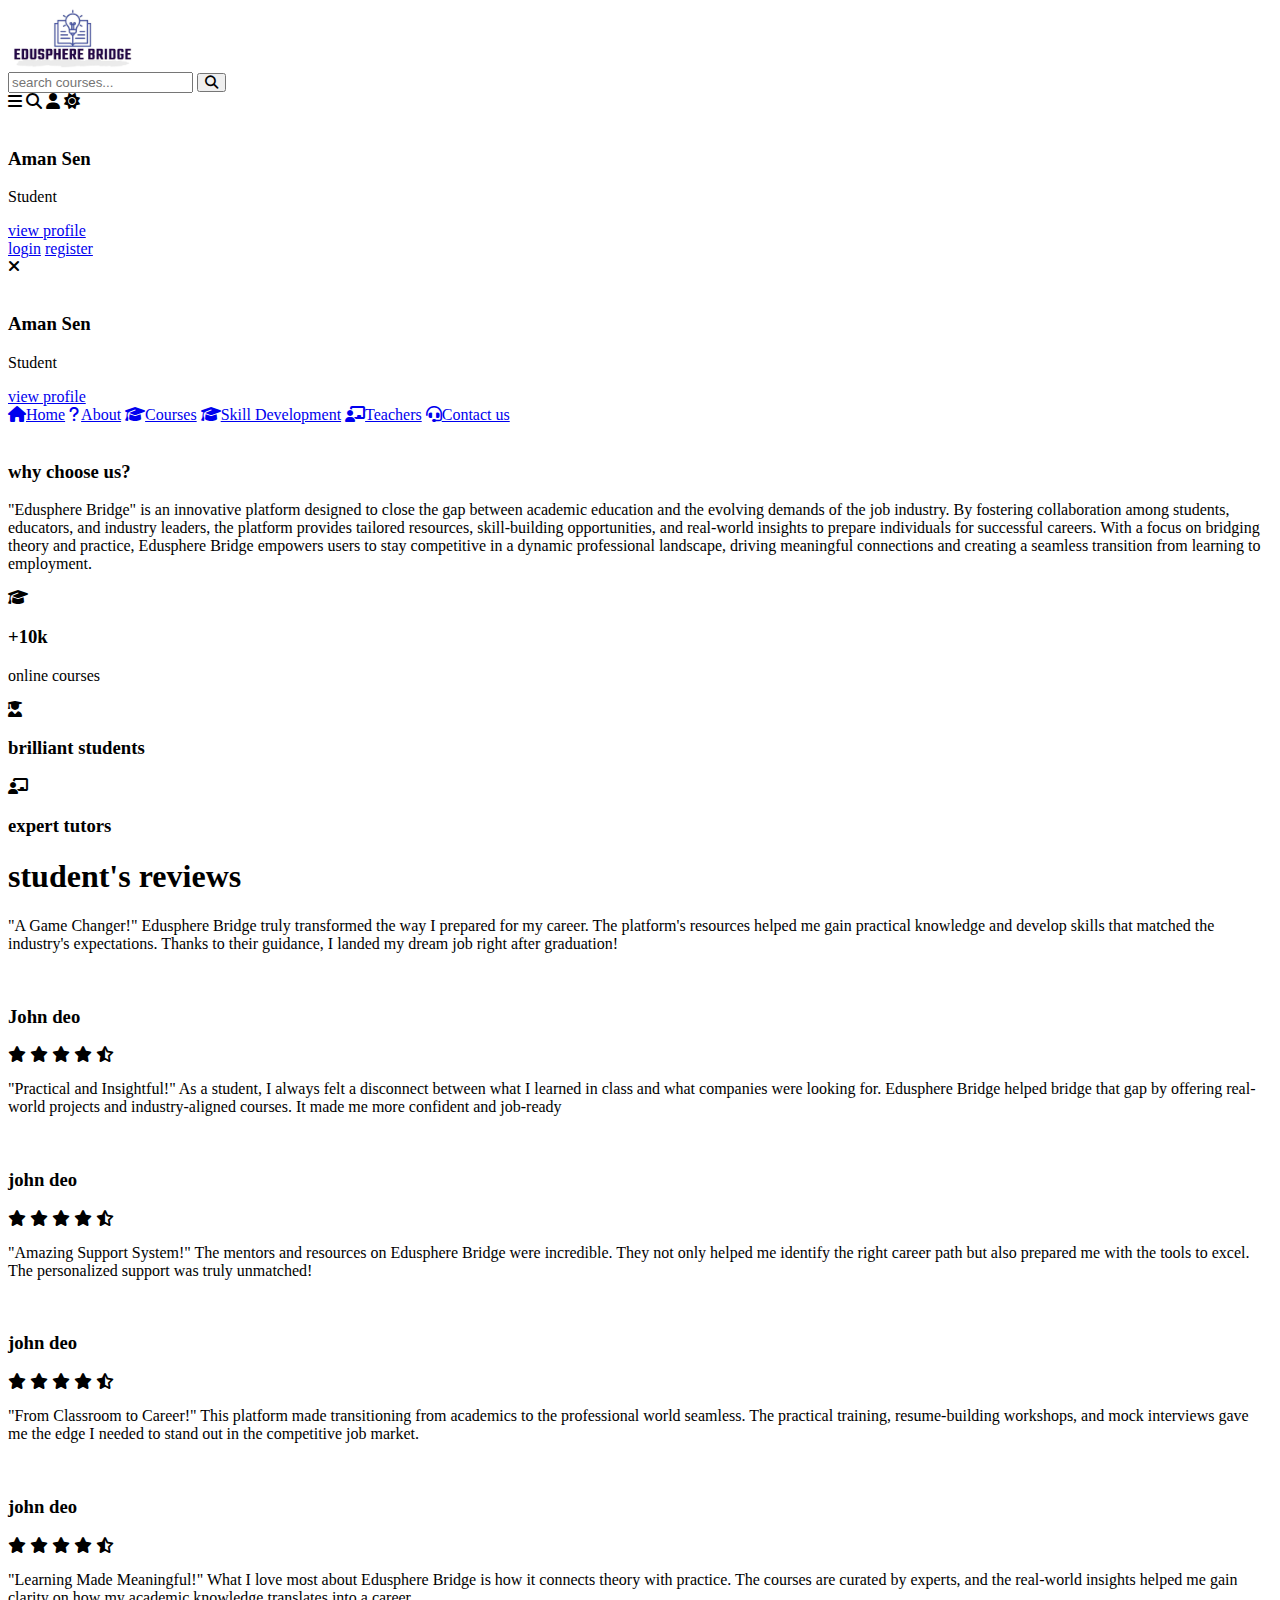
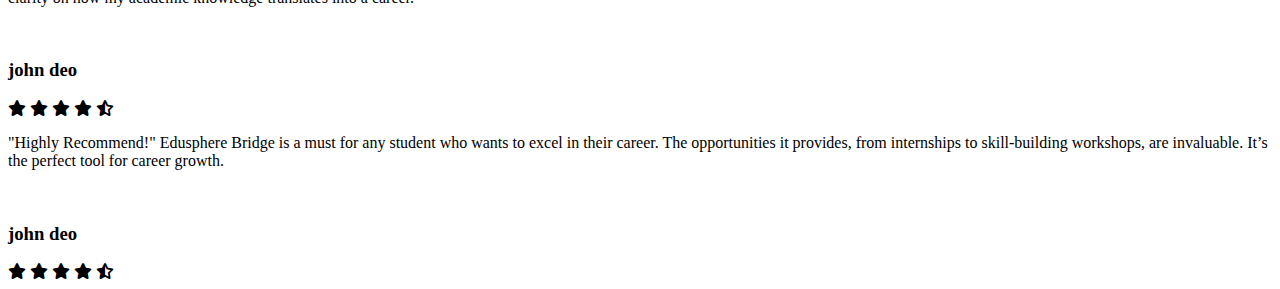
==== index.html @ 337845d4 "Update and rename about.html to index.html" ====
<!DOCTYPE html>
<html lang="en">
<head>
   <meta charset="UTF-8">
   <meta http-equiv="X-UA-Compatible" content="IE=edge">
   <meta name="viewport" content="width=device-width, initial-scale=1.0">
   <title>about us</title>

   <!-- font awesome cdn link  -->
   <link rel="stylesheet" href="https://cdnjs.cloudflare.com/ajax/libs/font-awesome/6.1.2/css/all.min.css">

   <!-- custom css file link  -->
   <link rel="stylesheet" href="css/style.css">

</head>
<body>

<header class="header">
   
   <section class="flex">
      <a href="home.html" class="logo">
         <img src="logo.jpeg" height="60px">
      </a>

      <div class="logo"></div>
 
      <form action="search.html" method="post" class="search-form">
         <input type="text" name="search_box" required placeholder="search courses..." maxlength="100">
         <button type="submit" class="fas fa-search"></button>
      </form>

      <div class="icons">
         <div id="menu-btn" class="fas fa-bars"></div>
         <div id="search-btn" class="fas fa-search"></div>
         <div id="user-btn" class="fas fa-user"></div>
         <div id="toggle-btn" class="fas fa-sun"></div>
      </div>

      <div class="profile">
         <img src="images/pic-1.jpg" class="image" alt="">
         <h3 class="name">Aman Sen</h3>
         <p class="role">Student</p>
         <a href="profile.html" class="btn">view profile</a>
         <div class="flex-btn">
            <a href="login.html" class="option-btn">login</a>
            <a href="register.html" class="option-btn">register</a>
         </div>
      </div>

   </section>

</header>   

<div class="side-bar">

   <div id="close-btn">
      <i class="fas fa-times"></i>
   </div>

   <div class="profile">
      <img src="images/pic-1.jpg" class="image" alt="">
      <h3 class="name">Aman Sen</h3>
      <p class="role">Student</p>
      <a href="profile.html" class="btn">view profile</a>
   </div>

   <nav class="navbar">
      <a href="home.html"><i class="fas fa-home"></i><span>Home</span></a>
      <a href="about.html"><i class="fas fa-question"></i><span>About</span></a>
      <a href="courses.html"><i class="fas fa-graduation-cap"></i><span>Courses</span></a>
      <a href="skill.html"><i class="fas fa-graduation-cap"></i><span>Skill Development</span></a>
      <a href="teachers.html"><i class="fas fa-chalkboard-user"></i><span>Teachers</span></a>
      <a href="contact.html"><i class="fas fa-headset"></i><span>Contact us</span></a>
   </nav>

</div>

<section class="about">

   <div class="row">

      <div class="image">
         <img src="images/about-img.svg" alt="">
      </div>

      <div class="content">
         <h3>why choose us?</h3>
         <p> "Edusphere Bridge" is an innovative platform designed to close the gap between academic education and the evolving demands of the job industry. By fostering collaboration among students, educators, and industry leaders, the platform provides tailored resources, skill-building opportunities, and real-world insights to prepare individuals for successful careers. With a focus on bridging theory and practice, Edusphere Bridge empowers users to stay competitive in a dynamic professional landscape, driving meaningful connections and creating a seamless transition from learning to employment. </p>
      </div>

   </div>

   <div class="box-container">

      <div class="box">
         <i class="fas fa-graduation-cap"></i>
         <div>
            <h3>+10k</h3>
            <p>online courses</p>
         </div>
      </div>

      <div class="box">
         <i class="fas fa-user-graduate"></i>
         <div>
            <h3>brilliant students</h3>
         </div>
      </div>

      <div class="box">
         <i class="fas fa-chalkboard-user"></i>
         <div>
            <h3>expert tutors</h3>
         </div>
      </div>

   </div>

</section> 

<section class="reviews">

   <h1 class="heading">student's reviews</h1>

   <div class="box-container">

      <div class="box">
         <p> "A Game Changer!"
            Edusphere Bridge truly transformed the way I prepared for my career. The platform's resources helped me gain practical knowledge and develop skills that matched the industry's expectations. Thanks to their guidance, I landed my dream job right after graduation!</p>
         <div class="student">
            <img src="images/pic-2.jpg" alt="">
            <div>
               <h3>John deo</h3>
               <div class="stars">
                  <i class="fas fa-star"></i>
                  <i class="fas fa-star"></i>
                  <i class="fas fa-star"></i>
                  <i class="fas fa-star"></i>
                  <i class="fas fa-star-half-alt"></i>
               </div>
            </div>
         </div>
      </div>

      <div class="box">
         <p> "Practical and Insightful!"
            As a student, I always felt a disconnect between what I learned in class and what companies were looking for. Edusphere Bridge helped bridge that gap by offering real-world projects and industry-aligned courses. It made me more confident and job-ready</p>
         <div class="student">
            <img src="images/pic-3.jpg" alt="">
            <div>
               <h3>john deo</h3>
               <div class="stars">
                  <i class="fas fa-star"></i>
                  <i class="fas fa-star"></i>
                  <i class="fas fa-star"></i>
                  <i class="fas fa-star"></i>
                  <i class="fas fa-star-half-alt"></i>
               </div>
            </div>
         </div>
      </div>

      <div class="box">
         <p> "Amazing Support System!"
            The mentors and resources on Edusphere Bridge were incredible. They not only helped me identify the right career path but also prepared me with the tools to excel. The personalized support was truly unmatched!</p>
         <div class="student">
            <img src="images/pic-4.jpg" alt="">
            <div>
               <h3>john deo</h3>
               <div class="stars">
                  <i class="fas fa-star"></i>
                  <i class="fas fa-star"></i>
                  <i class="fas fa-star"></i>
                  <i class="fas fa-star"></i>
                  <i class="fas fa-star-half-alt"></i>
               </div>
            </div>
         </div>
      </div>

      <div class="box">
         <p> "From Classroom to Career!"
            This platform made transitioning from academics to the professional world seamless. The practical training, resume-building workshops, and mock interviews gave me the edge I needed to stand out in the competitive job market.</p>
         <div class="student">
            <img src="images/pic-5.jpg" alt="">
            <div>
               <h3>john deo</h3>
               <div class="stars">
                  <i class="fas fa-star"></i>
                  <i class="fas fa-star"></i>
                  <i class="fas fa-star"></i>
                  <i class="fas fa-star"></i>
                  <i class="fas fa-star-half-alt"></i>
               </div>
            </div>
         </div>
      </div>

      <div class="box">
         <p>"Learning Made Meaningful!"
            What I love most about Edusphere Bridge is how it connects theory with practice. The courses are curated by experts, and the real-world insights helped me gain clarity on how my academic knowledge translates into a career.</p>
         <div class="student">
            <img src="images/pic-6.jpg" alt="">
            <div>
               <h3>john deo</h3>
               <div class="stars">
                  <i class="fas fa-star"></i>
                  <i class="fas fa-star"></i>
                  <i class="fas fa-star"></i>
                  <i class="fas fa-star"></i>
                  <i class="fas fa-star-half-alt"></i>
               </div>
            </div>
         </div>
      </div>

      <div class="box">
         <p>"Highly Recommend!"
            Edusphere Bridge is a must for any student who wants to excel in their career. The opportunities it provides, from internships to skill-building workshops, are invaluable. It’s the perfect tool for career growth.</p>
         <div class="student">
            <img src="images/pic-7.jpg" alt="">
            <div>
               <h3>john deo</h3>
               <div class="stars">
                  <i class="fas fa-star"></i>
                  <i class="fas fa-star"></i>
                  <i class="fas fa-star"></i>
                  <i class="fas fa-star"></i>
                  <i class="fas fa-star-half-alt"></i>
               </div>
            </div>
         </div>
      </div>

   </div>

</section>




<script src="js/script.js"></script>

   
</body>
</html>
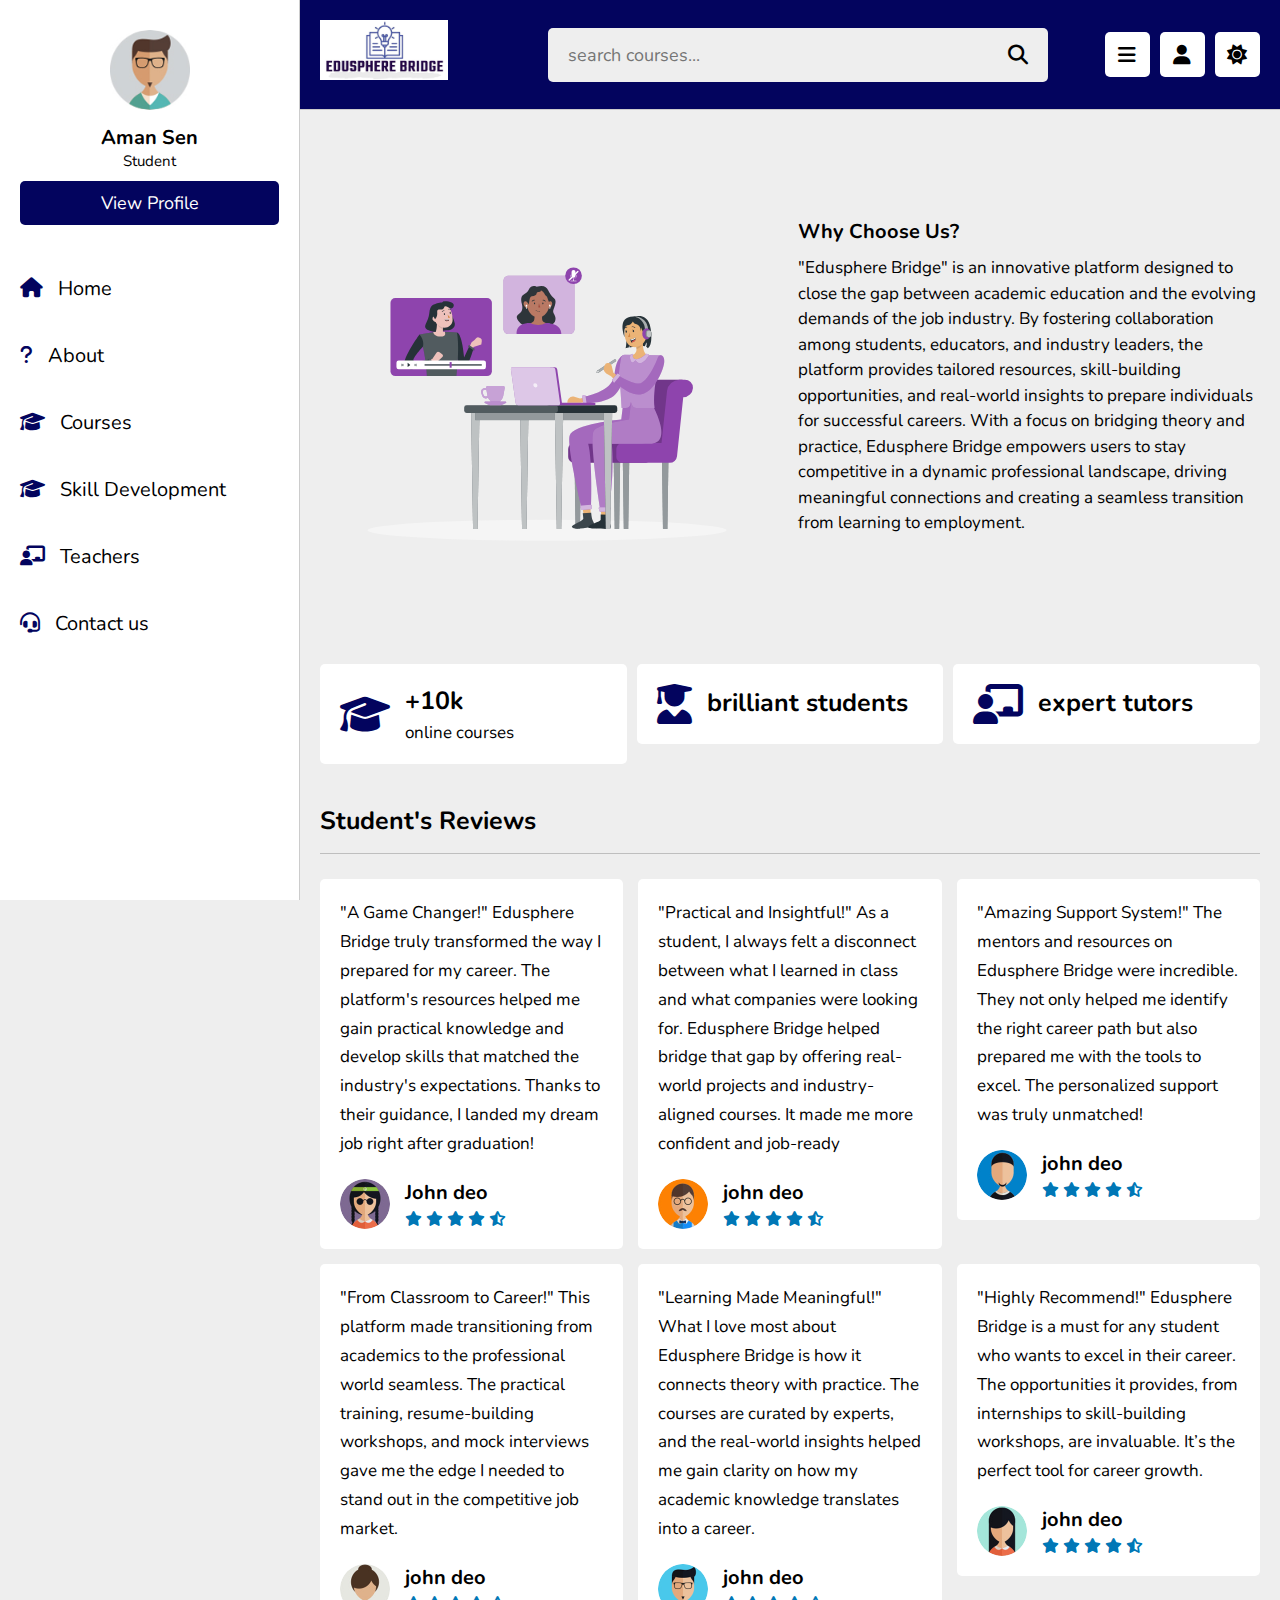
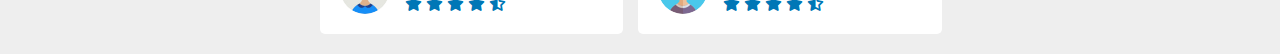
==== commit 51c697ca: "Update index.html" ====
--- a/index.html
+++ b/index.html
@@ -66,7 +66,7 @@
 
    <nav class="navbar">
       <a href="home.html"><i class="fas fa-home"></i><span>Home</span></a>
-      <a href="about.html"><i class="fas fa-question"></i><span>About</span></a>
+      <a href="index.html"><i class="fas fa-question"></i><span>About</span></a>
       <a href="courses.html"><i class="fas fa-graduation-cap"></i><span>Courses</span></a>
       <a href="skill.html"><i class="fas fa-graduation-cap"></i><span>Skill Development</span></a>
       <a href="teachers.html"><i class="fas fa-chalkboard-user"></i><span>Teachers</span></a>
--- a/css/style.css
+++ b/css/style.css
@@ -0,0 +1,1381 @@
+@import url('https://fonts.googleapis.com/css2?family=Nunito:wght@200;300;400;500;600;700&display=swap');
+
+:root{
+   --main-color:#03045E;
+   --red:#e74c3c;
+   --orange:#0077b6;
+   --light-color:black;
+   --light-bg:#eee;
+   --black:black;
+   --white:#fff;
+   --border:.1rem solid rgba(0,0,0,.2);
+}
+
+*{
+   font-family: 'Nunito', sans-serif;
+   margin:0; padding:0;
+   box-sizing: border-box;
+   outline: none; border:none;
+   text-decoration: none;
+}
+
+*::selection{
+   background-color: var(--main-color);  
+   color: #CAF0F8;
+}
+
+html{
+   font-size: 62.5%;
+   overflow-x: hidden;
+}
+
+html::-webkit-scrollbar{
+   width: 1rem;
+   height: .5rem;
+}
+
+html::-webkit-scrollbar-track{
+   background-color: transparent;
+}
+
+html::-webkit-scrollbar-thumb{
+   background-color: var(--main-color);
+}
+
+body{
+   background-color: var(--light-bg);
+   padding-left: 30rem;
+}
+
+body.dark{
+   --light-color:#aaa;
+   --light-bg:#333;
+   --black:#fff;
+   --white:#222;
+   --border:.1rem solid rgba(255,255,255,.2);
+}
+
+body.active{
+   padding-left: 0;
+}
+
+section{
+   padding:2rem;
+   margin: 0 auto;
+   max-width: 1200px;
+}
+
+.heading{
+   font-size: 2.5rem;
+   color:var(--black);
+   margin-bottom: 2.5rem;
+   border-bottom: var(--border);
+   padding-bottom: 1.5rem;
+   text-transform: capitalize;
+}
+
+.inline-btn,
+.inline-option-btn,
+.inline-delete-btn,
+.btn,
+.delete-btn,
+.option-btn{
+   border-radius: .5rem;
+   color:#fff;
+   font-size: 1.8rem;
+   cursor: pointer;
+   text-transform: capitalize;
+   padding:1rem 3rem;
+   text-align: center;
+   margin-top: 1rem;
+}
+
+.btn,
+.delete-btn,
+.option-btn{
+   display: block;
+   width: 100%;
+}
+
+.inline-btn,
+.inline-option-btn,
+.inline-delete-btn{
+   display: inline-block;
+}
+
+.btn,
+.inline-btn{
+   background-color: var(--main-color);
+}
+
+.option-btn,
+.inline-option-btn{
+   background-color:var(--orange);
+}
+
+.delete-btn,
+.inline-delete-btn{
+   background-color: var(--red);
+}
+
+.inline-btn:hover,
+.inline-option-btn:hover,
+.inline-delete-btn:hover,
+.btn:hover,
+.delete-btn:hover,
+.option-btn:hover{
+   background-color: var(--black);
+   color: var(--white);
+}
+
+.flex-btn{
+   display: flex;
+   gap: 1rem;
+}
+
+.header{
+   position: sticky;
+   top:0; left:0; right: 0;
+   background-color: var(--white);
+   z-index: 1000;
+   border-bottom: var(--border);
+}
+
+.header .flex{
+   display: flex;
+   align-items: center;
+   justify-content: space-between;
+   position: relative;
+   padding: 2rem 2rem;
+   background-color: #03045E;
+}
+
+.header .flex .logo{
+   font-size: 2.5rem;
+   color: var(--black);
+}
+
+.header .flex .search-form{
+   width: 50rem;
+   border-radius: .5rem;
+   background-color: var(--light-bg);
+   padding:1.5rem 2rem;
+   display: flex;
+   gap:2rem;
+
+}
+
+.header .flex .search-form input{
+   width: 100%;
+   font-size: 1.8rem;
+   color:var(--black);
+   background:none;
+}
+
+.header .flex .search-form button{
+   background:none;
+   font-size: 2rem;
+   cursor: pointer;
+   color:var(--black);
+}
+
+.header .flex .search-form button:hover{
+   color: var(--main-color);
+}
+
+.header .flex .icons div{
+   font-size: 2rem;
+   color:var(--black);
+   background-color: #fff;
+   border-radius: .5rem;
+   height: 4.5rem;
+   width: 4.5rem;
+   line-height: 4.5rem;
+   cursor: pointer;
+   text-align: center;
+   margin-left: .7rem;
+}
+
+.header .flex .icons div:hover{
+   background-color: var(--black);
+   color:var(--white);
+}
+
+.header .flex .profile{
+   position: absolute;
+   top:120%; right: 2rem;
+   background-color: var(--white);
+   border-radius: .5rem;
+   padding: 1rem;
+   text-align: center;
+   overflow: hidden;
+   transform-origin: top right;
+   transform: scale(0);
+   transition: .2s linear;
+   width: 30rem;
+}
+
+.header .flex .profile.active{
+   transform: scale(1);
+}
+
+.header .flex .profile .image{
+   height: 10rem;
+   width: 10rem;
+   border-radius: 50%;
+   object-fit: contain;
+   margin-bottom: 1rem;
+}
+
+.header .flex .profile .name{
+   font-size: 2rem;
+   color:var(--black);
+   overflow: hidden;
+   text-overflow: ellipsis;
+   white-space: nowrap;
+}
+
+.header .flex .profile .role{
+   font-size: 1rem;
+   color: var(--light-color);
+}
+
+#search-btn{
+   display: none;
+}
+
+.side-bar{
+   position: fixed;
+   top: 0; left: 0;
+   width: 30rem;
+   background-color: var(--white);
+   height: 100vh;
+   border-right: var(--border);
+   z-index: 1200;
+}
+
+.side-bar #close-btn{
+   text-align: right;
+   padding: 2rem;
+   display: none;
+}
+
+.side-bar #close-btn i{
+   text-align: right;
+   font-size: 2.5rem;
+   background:var(--red);
+   border-radius: .5rem;
+   color:var(--white);
+   cursor: pointer;
+   height: 4.5rem;
+   width: 4.5rem;
+   line-height: 4.5rem;
+   text-align: center;
+}
+
+.side-bar #close-btn i:hover{
+   background-color: var(--black);
+}
+
+.side-bar .profile{
+   padding:3rem 2rem;
+   text-align: center;
+}
+
+.side-bar .profile .image{
+   height: 8rem;
+   width: 10rem;
+   border-radius: 50%;
+   object-fit: contain;
+   margin-bottom: 1rem;
+}
+
+.side-bar .profile .name{
+   font-size: 2rem;
+   color:var(--black);
+   overflow: hidden;
+   text-overflow: ellipsis;
+   white-space: nowrap;
+}
+
+.side-bar .profile .role{
+   font-size: 1.5rem;
+   color: var(--light-color);
+}
+
+.side-bar .navbar a{
+   display: block;
+   padding: 2rem;
+   font-size: 2rem;
+}
+
+.side-bar .navbar a i{
+   margin-right: 1.5rem;
+   color:var(--main-color);
+   transition: .2s linear;
+}
+
+.side-bar .navbar a span{
+   color:var(--light-color);
+}
+
+.side-bar .navbar a:hover{
+   background-color: var(--light-bg);
+}
+
+.side-bar .navbar a:hover i{
+   margin-right: 2.5rem;
+}
+
+.side-bar.active{
+   left: -30rem;
+}
+
+.home-grid .box-container{
+   display: grid;
+   grid-template-columns: repeat(auto-fit, 27.5rem);
+   gap:1.5rem;
+   justify-content: center;
+   align-items: flex-start;
+}
+
+.home-grid .box-container .box{
+   background-color: var(--white);
+   border-radius: .5rem;
+   padding:2rem;
+}
+
+.home-grid .box-container .box .title{
+   font-size: 2rem;
+   color: var(--black);
+   text-transform: capitalize;
+}
+
+.home-grid .box-container .box .flex{
+   display: flex;
+   flex-wrap: wrap;
+   gap: 1.5rem;
+   margin-top: 2rem;
+}
+
+.home-grid .box-container .flex a{
+   background-color: var(--light-bg);
+   border-radius: .5rem;
+   padding: 1rem 1.5rem;
+   font-size: 1.5rem;
+}
+
+.home-grid .box-container .flex a i{
+   margin-right: 1rem;
+   color:var(--black);
+}
+
+.home-grid .box-container .flex a span{
+   color:var(--light-color);
+}
+
+.home-grid .box-container .flex a:hover{
+   background-color: var(--black);
+}
+
+.home-grid .box-container .flex a:hover span{
+   color:var(--white);
+}
+
+.home-grid .box-container .flex a:hover i{
+   color:var(--white);
+}
+
+.home-grid .box-container .tutor{
+   padding: 1rem 0;
+   font-size: 1.8rem;
+   color:var(--light-color);
+   line-height: 2;
+}
+
+.home-grid .box-container .likes{
+   color:var(--light-color);
+   font-size: 1.7rem;
+   margin-top: 1.5rem;
+}
+
+.home-grid .box-container .likes span{
+   color:var(--main-color);
+}
+
+.about .row{
+   display: flex;
+   align-items: center;
+   flex-wrap: wrap;
+   gap:1.5rem;
+}
+
+.about .row .image{
+   flex: 1 1 40rem;
+}
+
+.about .row .image img{
+   width: 100%;
+   height: 50rem;
+}
+
+.about .row .content{
+   flex: 1 1 40rem;
+}
+
+.about .row .content p{
+   font-size: 1.7rem;
+   line-height: 1.5;
+   color: var(--light-color);
+   padding: 1rem 0;
+}
+
+.about .row .content h3{
+   font-size: 2rem;
+   color:var(--black);
+   text-transform: capitalize;
+}
+
+.about .box-container{
+   display: grid;
+   grid-template-columns: repeat(auto-fit, minmax(27rem, 1fr));
+   gap: 1rem;
+   justify-content: center;
+   align-items: flex-start;
+   margin-top: 3rem;
+}
+
+.about .box-container .box{
+   border-radius: .5rem;
+   background-color: var(--white);
+   padding: 2rem;
+   display: flex;
+   align-items: center;
+   gap: 1.5rem;
+}
+
+.about .box-container .box i{
+   font-size: 4rem;
+   color: var(--main-color);
+}
+
+.about .box-container .box h3{
+   font-size: 2.5rem;
+   color: var(--black);
+   margin-bottom: .3rem;
+}
+
+.about .box-container .box p{
+   font-size: 1.7rem;
+   color:var(--light-color);
+}
+
+.reviews .box-container{
+   display: grid;
+   grid-template-columns: repeat(auto-fit, minmax(30rem, 1fr));
+   gap:1.5rem;
+   justify-content: center;
+   align-items: flex-start;
+}
+
+.reviews .box-container .box{
+   border-radius: .5rem;
+   background-color: var(--white);
+   padding: 2rem;
+}
+
+.reviews .box-container .box p{
+   line-height: 1.7;
+   font-size: 1.7rem;
+   color: var(--light-color);
+}
+
+.reviews .box-container .box .student{
+   margin-top: 2rem;
+   display: flex;
+   align-items: center;
+   gap: 1.5rem;
+}
+
+.reviews .box-container .box .student img{
+   height: 5rem;
+   width: 5rem;
+   object-fit: cover;
+   border-radius: 50%;
+}
+
+.reviews .box-container .box .student h3{
+   font-size: 2rem;
+   color: var(--black);
+   margin-bottom: .3rem;
+}
+
+.reviews .box-container .box .student .stars{
+   font-size: 1.5rem;
+   color:var(--orange);
+}
+
+.courses .box-container{
+   display: grid;
+   grid-template-columns: repeat(auto-fit, minmax(30rem, 1fr));
+   gap:1.5rem;
+   justify-content: center;
+   align-items: flex-start;
+}
+
+.courses .box-container .box{
+   border-radius: .5rem;
+   background-color: var(--white);
+   padding: 2rem;
+}
+
+.courses .box-container .box .tutor{
+   display: flex;
+   align-items: center;
+   gap: 1.5rem;
+   margin-bottom: 2.5rem;
+}
+
+.courses .box-container .box .tutor img{
+   height: 5rem;
+   width: 5rem;
+   border-radius: 50%;
+   object-fit: cover;
+}
+
+.courses .box-container .box .tutor h3{
+   font-size: 1.8rem;
+   color: var(--black);
+   margin-bottom: .2rem;
+}
+
+.courses .box-container .box .tutor span{
+   font-size: 1.3rem;
+   color:var(--light-color);
+}
+
+.courses .box-container .box .thumb{
+   position: relative;
+}
+
+.courses .box-container .box .thumb span{
+   position: absolute;
+   top:1rem; left: 1rem;
+   border-radius: .5rem;
+   padding: .5rem 1.5rem;
+   background-color: rgba(0,0,0,.3);
+   color: #fff;
+   font-size: 1.5rem;
+}
+
+.courses .box-container .box .thumb img{
+   width: 100%;
+   height: 20rem;
+   object-fit: cover;
+   border-radius: .5rem;
+}
+
+.courses .box-container .box .title{
+   font-size: 2rem;
+   color: var(--black);
+   padding-bottom: .5rem;
+   padding-top: 1rem;
+}
+
+.courses .more-btn{
+   text-align: center;
+   margin-top: 2rem;
+}
+
+.playlist-details .row{
+   display: flex;
+   align-items: flex-end;
+   gap:3rem;
+   flex-wrap: wrap;
+   background-color: var(--white);
+   padding: 2rem;
+}
+
+.playlist-details .row .column{
+   flex: 1 1 40rem;
+}
+
+.playlist-details .row .column .save-playlist{
+   margin-bottom: 1.5rem;
+}
+
+.playlist-details .row .column .save-playlist button{
+   border-radius: .5rem;
+   background-color: var(--light-bg);
+   padding:1rem 1.5rem;
+   cursor: pointer;
+}
+
+.playlist-details .row .column .save-playlist button i{
+   font-size: 2rem;
+   color:var(--black);
+   margin-right: .8rem;
+}
+
+.playlist-details .row .column .save-playlist button span{
+   font-size: 1.8rem;
+   color:var(--light-color);
+}
+
+.playlist-details .row .column .save-playlist button:hover{
+   background-color: var(--black);
+}
+
+.playlist-details .row .column .save-playlist button:hover i{
+   color:var(--white);
+}
+
+.playlist-details .row .column .save-playlist button:hover span{
+   color:var(--white);
+}
+
+.playlist-details .row .column .thumb{
+   position: relative;
+}
+
+.playlist-details .row .column .thumb span{
+   font-size: 1.8rem;
+   color: #fff;
+   background-color: rgba(0,0,0,.3);
+   border-radius: .5rem;
+   position: absolute;
+   top: 1rem; left: 1rem;
+   padding: .5rem 1.5rem;
+}
+
+.playlist-details .row .column .thumb img{
+   height: 30rem;
+   width: 100%;
+   object-fit: cover;
+   border-radius: .5rem;
+}
+
+.playlist-details .row .column .tutor{
+   display: flex;
+   align-items: center;
+   gap: 2rem;
+   margin-bottom: 2rem;
+}
+
+.playlist-details .row .column .tutor img{
+   height: 7rem;
+   width: 7rem;
+   border-radius: 50%;
+   object-fit: cover;
+}
+
+.playlist-details .row .column .tutor h3{
+   font-size: 2rem;
+   color:var(--black);
+   margin-bottom: .2rem;
+}
+
+.playlist-details .row .column .tutor span{
+   font-size: 1.5rem;
+   color: var(--light-color);
+}
+
+.playlist-details .row .column .details h3{
+   font-size: 2rem;
+   color: var(--black);
+   text-transform: capitalize;
+}
+
+.playlist-details .row .column .details p{
+   padding: 1rem 0;
+   line-height: 2;
+   font-size: 1.8rem;
+   color: var(--light-color);
+}
+
+.playlist-videos .box-container{
+   display: grid;
+   grid-template-columns: repeat(auto-fit, minmax(30rem, 1fr));
+   gap:1.5rem;
+   justify-content: center;
+   align-items: flex-start;
+}
+
+.playlist-videos .box-container .box{
+   background-color: var(--white);
+   border-radius: .5rem;
+   padding: 2rem;
+   position: relative;
+}
+
+.playlist-videos .box-container .box i{
+   position: absolute;
+   top: 2rem; left: 2rem; right: 2rem;
+   height: 20rem;
+   border-radius: .5rem;
+   background-color: rgba(0,0,0,.3);
+   display: flex;
+   align-items: center;
+   justify-content: center;
+   font-size: 5rem;
+   color: #fff;
+   display: none;
+}
+
+.playlist-videos .box-container .box:hover i{
+   display: flex;
+}
+
+.playlist-videos .box-container .box img{
+   width: 100%;
+   height: 20rem;
+   object-fit: cover;
+   border-radius: .5rem;
+}
+
+.playlist-videos .box-container .box h3{
+   margin-top: 1.5rem;
+   font-size: 1.8rem;
+   color: var(--black);
+}
+
+.playlist-videos .box-container .box:hover h3{
+   color: var(--main-color);
+}
+
+.watch-video .video-container{
+   background-color: var(--white);
+   border-radius: .5rem;
+   padding: 2rem;
+}
+
+.watch-video .video-container .video{
+   position: relative;
+   margin-bottom: 1.5rem;
+}
+
+.watch-video .video-container .video video{
+   border-radius: .5rem;
+   width: 100%;
+   object-fit: contain;
+   background-color: #000;
+}
+
+.watch-video .video-container .title{
+   font-size: 2rem;
+   color: var(--black);
+}
+
+.watch-video .video-container .info{
+   display: flex;
+   margin-top: 1.5rem;
+   margin-bottom: 2rem;
+   border-bottom: var(--border);
+   padding-bottom: 1.5rem;
+   gap: 2.5rem;
+   align-items: center;
+}
+
+.watch-video .video-container .info p{
+   font-size: 1.6rem;
+}
+
+.watch-video .video-container .info p span{
+   color: var(--light-color);
+}
+
+.watch-video .video-container .info i{
+   margin-right: 1rem;
+   color: var(--main-color);
+}
+
+.watch-video .video-container .tutor{
+   display: flex;
+   align-items: center;
+   gap: 2rem;
+   margin-bottom: 1rem;
+}
+
+.watch-video .video-container .tutor img{
+   border-radius: 50%;
+   height: 5rem;
+   width: 5rem;
+   object-fit: cover;
+}
+
+.watch-video .video-container .tutor h3{
+   font-size: 2rem;
+   color: var(--black);
+   margin-bottom: .2rem;
+}
+
+.watch-video .video-container .tutor span{
+   font-size: 1.5rem;
+   color: var(--light-color);
+}
+
+.watch-video .video-container .flex{
+   display: flex;
+   align-items: center;
+   justify-content: space-between;
+   gap: 1.5rem;
+}
+
+.watch-video .video-container .flex button{
+   border-radius: .5rem;
+   padding: 1rem 1.5rem;
+   font-size: 1.8rem;
+   cursor: pointer;
+   background-color: var(--light-bg);
+}
+
+.watch-video .video-container .flex button i{
+   margin-right: 1rem;
+   color: var(--black);
+}
+
+.watch-video .video-container .flex button span{
+   color: var(--light-color);
+}
+
+.watch-video .video-container .flex button:hover{
+   background-color: var(--black);
+}
+
+.watch-video .video-container .flex button:hover i{
+   color: var(--white);
+}
+
+.watch-video .video-container .flex button:hover span{
+   color: var(--white);
+}
+
+.watch-video .video-container .description{
+   line-height: 1.5;
+   font-size: 1.7rem;
+   color: var(--light-color);
+   margin-top: 2rem;
+}
+
+.comments .add-comment{
+   background-color: var(--white);
+   border-radius: .5rem;
+   padding: 2rem;
+   margin-bottom: 3rem;
+}
+
+.comments .add-comment h3{
+   font-size: 2rem;
+   color: var(--black);
+   margin-bottom: 1rem;
+}
+
+.comments .add-comment textarea{
+   height: 20rem;
+   resize: none;
+   background-color: var(--light-bg);
+   border-radius: .5rem;
+   border: var(--border);
+   padding: 1.4rem;
+   font-size: 1.8rem;
+   color: var(--black);
+   width: 100%;
+   margin: .5rem 0;
+}
+
+.comments .box-container{
+   display: grid;
+   gap: 2.5rem;
+   background-color: var(--white);
+   padding: 2rem;
+   border-radius: .5rem;
+}
+
+.comments .box-container .box .user{
+   display: flex;
+   align-items: center;
+   gap: 1.5rem;
+   margin-bottom: 2rem;
+}
+
+.comments .box-container .box .user img{
+   height: 5rem;
+   width: 5rem;
+   border-radius: 50%;
+}
+
+.comments .box-container .box .user h3{
+   font-size: 2rem;
+   color: var(--black);
+   margin-bottom: .2rem;
+}
+
+.comments .box-container .box .user span{
+   font-size: 1.5rem;
+   color: var(--light-color);
+}
+
+.comments .box-container .box .comment-box{
+   border-radius: .5rem;
+   background-color: var(--light-bg);
+   padding:1rem 1.5rem;
+   white-space: pre-line;
+   margin: .5rem 0;
+   font-size: 1.8rem;
+   color: var(--black);
+   line-height: 1.5;
+   position: relative;
+   z-index: 0;
+}
+
+.comments .box-container .box .comment-box::before{
+   content: '';
+   position: absolute;
+   top: -1rem; left: 1.5rem;
+   background-color: var(--light-bg);
+   height: 1.2rem;
+   width: 2rem;
+   clip-path: polygon(50% 0%, 0% 100%, 100% 100%);
+}
+
+.teachers .search-tutor{
+   margin-bottom: 2rem;
+   border-radius: .5rem;
+   background-color: var(--white);
+   padding: 1.5rem 2rem;
+   display: flex;
+   align-items: center;
+   gap: 1.5rem;
+}
+
+.teachers .search-tutor input{
+   width: 100%;
+   background: none;
+   font-size: 1.8rem;
+   color: var(--black);
+}
+
+.teachers .search-tutor button{
+   font-size: 2rem;
+   color: var(--black);
+   cursor: pointer;
+   background:none;
+}
+
+.teachers .search-tutor button:hover{
+   color: var(--main-color);
+}
+
+.teachers .box-container{
+   display: grid;
+   grid-template-columns: repeat(auto-fit, minmax(30rem, 1fr));
+   gap:1.5rem;
+   justify-content: center;
+   align-items: flex-start;
+}
+
+.teachers .box-container .box{
+   background-color: var(--white);
+   border-radius: .5rem;
+   padding: 2rem;
+}
+
+.teachers .box-container .offer{
+   text-align: center;
+}
+
+.teachers .box-container .offer h3{
+   font-size: 2.5rem;
+   color: var(--black);
+   text-transform: capitalize;
+   padding-bottom: .5rem;
+}
+
+.teachers .box-container .offer p{
+   line-height: 1.7;
+   padding: .5rem 0;
+   color: var(--light-color);
+   font-size: 1.7rem;
+}
+
+.teachers .box-container .box .tutor{
+   display: flex;
+   align-items: center;
+   gap:2rem;
+   margin-bottom: 1.5rem;
+}
+
+.teachers .box-container .box .tutor img{
+   height: 5rem;
+   width: 5rem;
+   border-radius: 50%;
+}
+
+.teachers .box-container .box .tutor h3{
+   font-size: 2rem;
+   color: var(--black);
+   margin-bottom: .2rem;
+}
+
+.teachers .box-container .box .tutor span{
+   font-size: 1.6rem;
+   color: var(--light-color);
+}
+
+.teachers .box-container .box p{
+   padding: .5rem 0;
+   font-size: 1.7rem;
+   color: var(--light-color);
+}
+
+.teachers .box-container .box p span{
+   color: var(--main-color);
+}
+
+.teacher-profile .details{
+   text-align: center;
+   background-color: var(--white);
+   border-radius: .5rem;
+   padding: 2rem;
+}
+
+.teacher-profile .details .tutor img{
+   height: 10rem;
+   width: 10rem;
+   border-radius: 50%;
+   object-fit: cover;
+   margin-bottom: 1rem;
+}
+
+.teacher-profile .details .tutor h3{
+   font-size: 2rem;
+   color: var(--black);
+}
+
+.teacher-profile .details .tutor span{
+   color: var(--light-color);
+   font-size: 1.7rem;
+}
+
+.teacher-profile .details .flex{
+   display: flex;
+   flex-wrap: wrap;
+   gap: 1.5rem;
+   margin-top: 2rem;
+}
+
+.teacher-profile .details .flex p{
+   flex: 1 1 20rem;
+   border-radius: .5rem;
+   background-color: var(--light-bg);
+   padding: 1.2rem 2rem;
+   font-size: 1.8rem;
+   color: var(--light-color);
+}
+
+.teacher-profile .details .flex p span{
+   color: var(--main-color);
+}
+
+.user-profile .info{
+   background-color: var(--white);
+   border-radius: .5rem;
+   padding: 2rem;
+}
+
+.user-profile .info .user{
+   text-align: center;
+   margin-bottom: 2rem;
+   padding: 1rem;
+}
+
+.user-profile .info .user img{
+   height: 10rem;
+   width: 10rem;
+   border-radius: 50%;
+   object-fit: cover;
+   margin-bottom: 1rem;
+}
+
+.user-profile .info .user h3{
+   font-size: 2rem;
+   color: var(--black);
+}
+
+.user-profile .info .user p{
+   font-size: 1.7rem;
+   color: var(--light-color);
+   padding: .3rem 0;
+}
+
+.user-profile .info .box-container{
+   display: flex;
+   flex-wrap: wrap;
+   gap: 1.5rem;
+}
+
+.user-profile .info .box-container .box{
+   background-color: var(--light-bg);
+   border-radius: .5rem;
+   padding: 2rem;
+   flex: 1 1 25rem;
+}
+
+.user-profile .info .box-container .box .flex{
+   display: flex;
+   align-items: center;
+   gap: 2rem;
+   margin-bottom: 1rem;
+}
+
+.user-profile .info .box-container .box .flex i{
+   font-size:2rem;
+   color: var(--white);
+   background-color: var(--black);
+   text-align: center;
+   border-radius: .5rem;
+   height: 5rem;
+   width: 5rem;
+   line-height: 4.9rem;
+}
+
+.user-profile .info .box-container .box .flex span{
+   font-size: 2.5rem;
+   color: var(--main-color);
+}
+
+.user-profile .info .box-container .box .flex p{
+   color: var(--light-color);
+   font-size: 1.7rem;
+}
+
+.contact .row{
+   display: flex;
+   align-items: center;
+   flex-wrap: wrap;
+   gap: 1.5rem;
+}
+
+.contact .row .image{
+   flex: 1 1 50rem;
+}
+
+.contact .row .image img{
+   width: 100%;
+}
+
+.contact .row form{
+   flex: 1 1 30rem;
+   background-color: var(--white);
+   padding: 2rem;
+   text-align: center;
+}
+
+.contact .row form h3{
+   margin-bottom: 1rem;
+   text-transform: capitalize;
+   color:var(--black);
+   font-size: 2.5rem;
+}
+
+.contact .row form .box{
+   width: 100%;
+   border-radius: .5rem;
+   background-color: var(--light-bg);
+   margin: 1rem 0;
+   padding: 1.4rem;
+   font-size: 1.8rem;
+   color: var(--black);
+}
+
+.contact .row form textarea{
+   height: 20rem;
+   resize: none;
+}
+
+.contact .box-container{
+   display: grid;
+   grid-template-columns: repeat(auto-fit, minmax(30rem, 1fr));
+   gap:1.5rem;
+   justify-content: center;
+   align-items: flex-start;
+   margin-top: 3rem;
+}
+
+.contact .box-container .box{
+   text-align: center;
+   background-color: var(--white);
+   border-radius: .5rem;
+   padding: 3rem;
+}
+
+.contact .box-container .box i{
+   font-size: 3rem;
+   color: var(--main-color);
+   margin-bottom: 1rem;
+}
+
+.contact .box-container .box h3{
+   font-size: 2rem;
+   color:var(--black);
+   margin: 1rem 0;
+}
+
+.contact .box-container .box a{
+   display: block;
+   padding-top: .5rem;
+   font-size: 1.8rem;
+   color: var(--light-color);
+}
+
+.contact .box-container .box a:hover{
+   text-decoration: underline;
+   color:var(--black);
+}
+
+.form-container{
+   min-height: calc(100vh - 20rem);
+   display: flex;
+   align-items: center;
+   justify-content: center;
+}
+
+.form-container form{
+   background-color: var(--white);
+   border-radius: .5rem;
+   padding: 2rem;
+   width: 50rem;
+}
+
+.form-container form h3{
+   font-size: 2.5rem;
+   text-transform: capitalize;
+   color: var(--black);
+   text-align: center;
+}
+
+.form-container form p{
+   font-size: 1.7rem;
+   color: var(--light-color);
+   padding-top: 1rem;
+}
+
+.form-container form p span{
+   color: var(--red);
+}
+
+.form-container form .box{
+   font-size: 1.8rem;
+   color: var(--black);
+   border-radius: .5rem;
+   padding: 1.4rem;
+   background-color: var(--light-bg);
+   width: 100%;
+   margin: 1rem 0;
+}
+
+
+
+
+
+
+.footer{
+   background-color: var(--white);
+   border-top: var(--border);
+   position: sticky;
+   bottom: 0; left: 0; right: 0;
+   text-align: center;
+   font-size: 2rem;
+   padding:2.5rem 2rem;
+   color:var(--black);
+   margin-top: 1rem;
+   z-index: 1000;
+   /* padding-bottom: 9.5rem; */
+}
+
+.footer span{
+   color:var(--main-color);
+}
+
+
+
+@media (max-width:1200px){
+
+   body{
+      padding-left: 0;
+   }
+
+   .side-bar{
+      left: -30rem;
+      transition: .2s linear;
+   }
+
+   .side-bar #close-btn{
+      display: block;
+   }
+
+   .side-bar.active{
+      left: 0;
+      box-shadow: 0 0 0 100vw rgba(0,0,0,.8);
+      border-right: 0;
+   }
+
+}
+
+@media (max-width:991px){
+
+   html{
+      font-size: 55%;
+   }
+
+}
+
+@media (max-width:768px){
+
+   #search-btn{
+      display: inline-block;
+   }
+
+   .header .flex .search-form{
+      position: absolute;
+      top: 99%; left: 0; right: 0;
+      border-top: var(--border);
+      border-bottom: var(--border);
+      background-color: var(--white);
+      border-radius: 0;
+      width: auto;
+      padding: 2rem;
+      clip-path: polygon(0 0, 100% 0, 100% 0, 0 0);
+      transition: .2s linear;
+   }
+
+   .header .flex .search-form.active{
+      clip-path: polygon(0 0, 100% 0, 100% 100%, 0 100%);
+   }
+
+}
+
+@media (max-width:450px){
+
+   html{
+      font-size: 50%;
+   }
+
+   .flex-btn{
+      gap: 0;
+      flex-flow: column;
+   }
+
+   .home-grid .box-container{
+      grid-template-columns: 1fr;
+   }
+
+   .about .row .image img{
+      height: 25rem;
+   }
+
+   .logo{
+      background-image: url(logo.jpeg);
+   }
+
+}